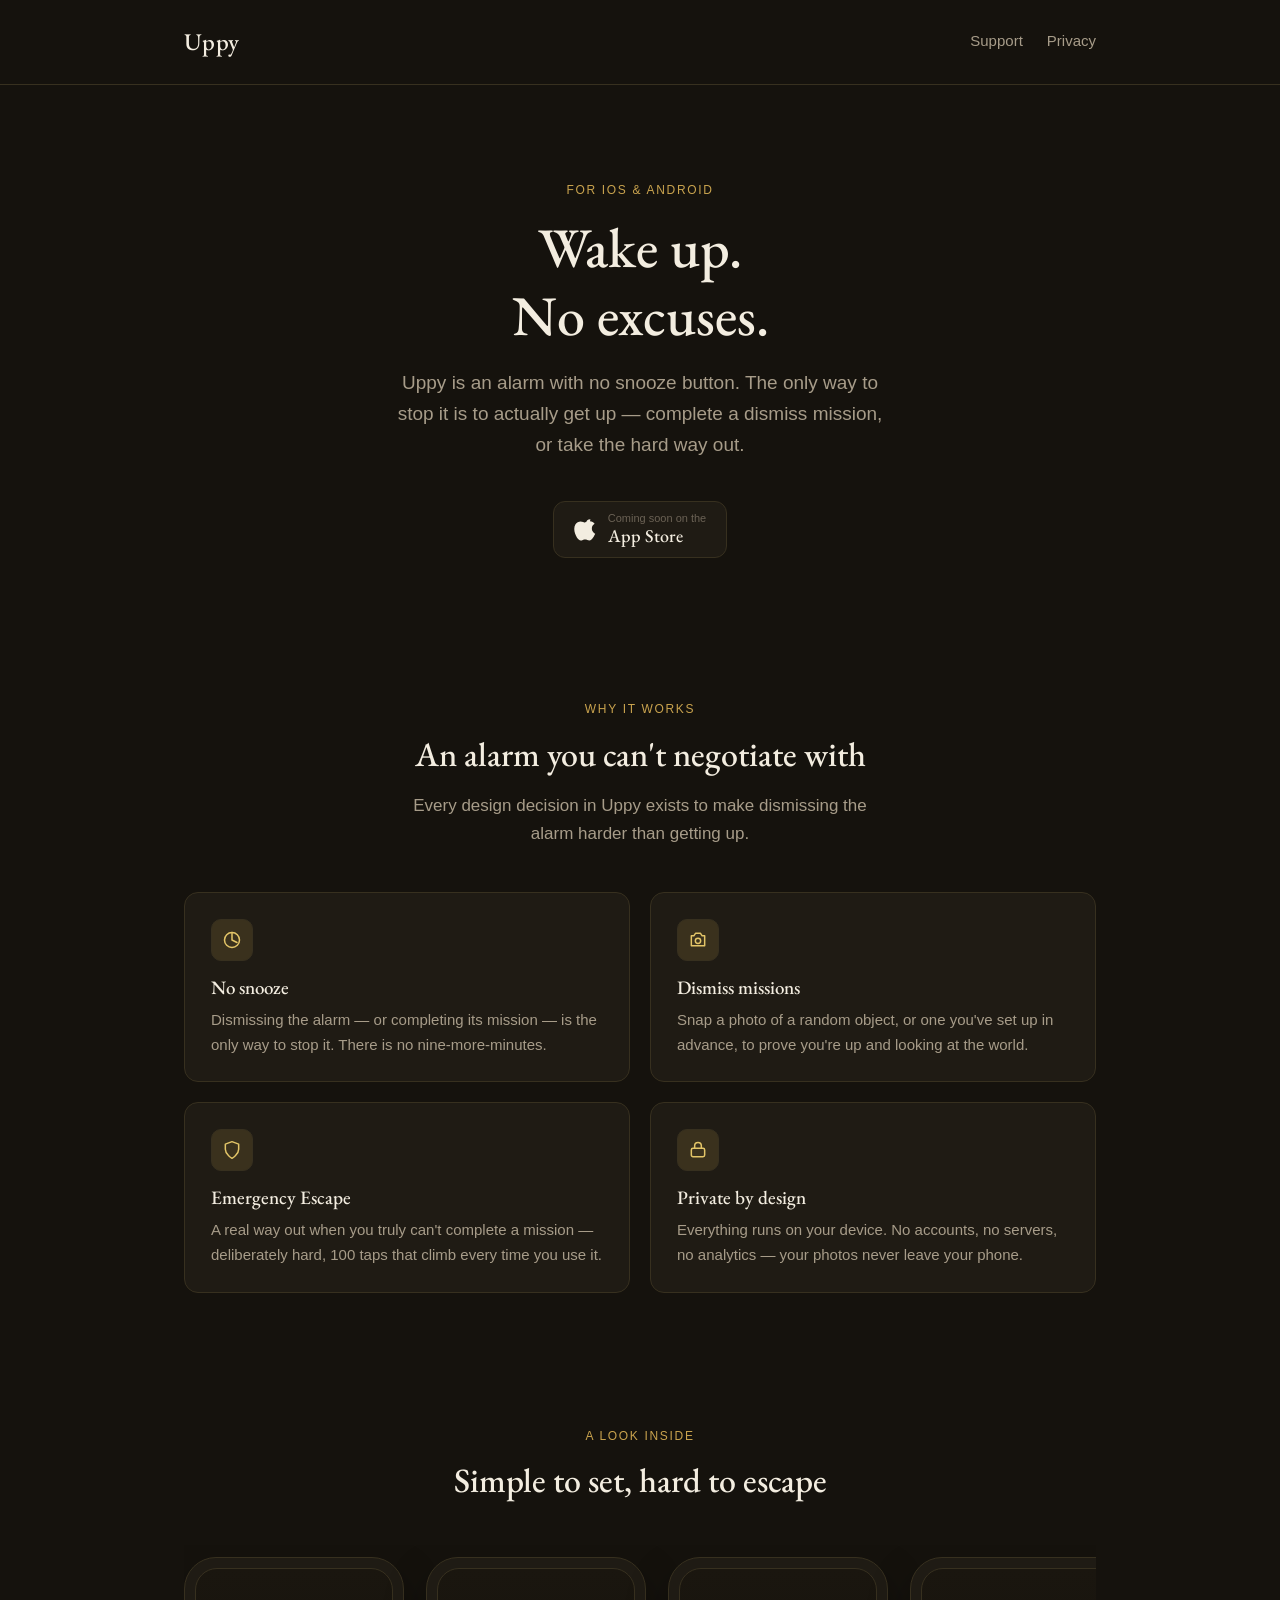
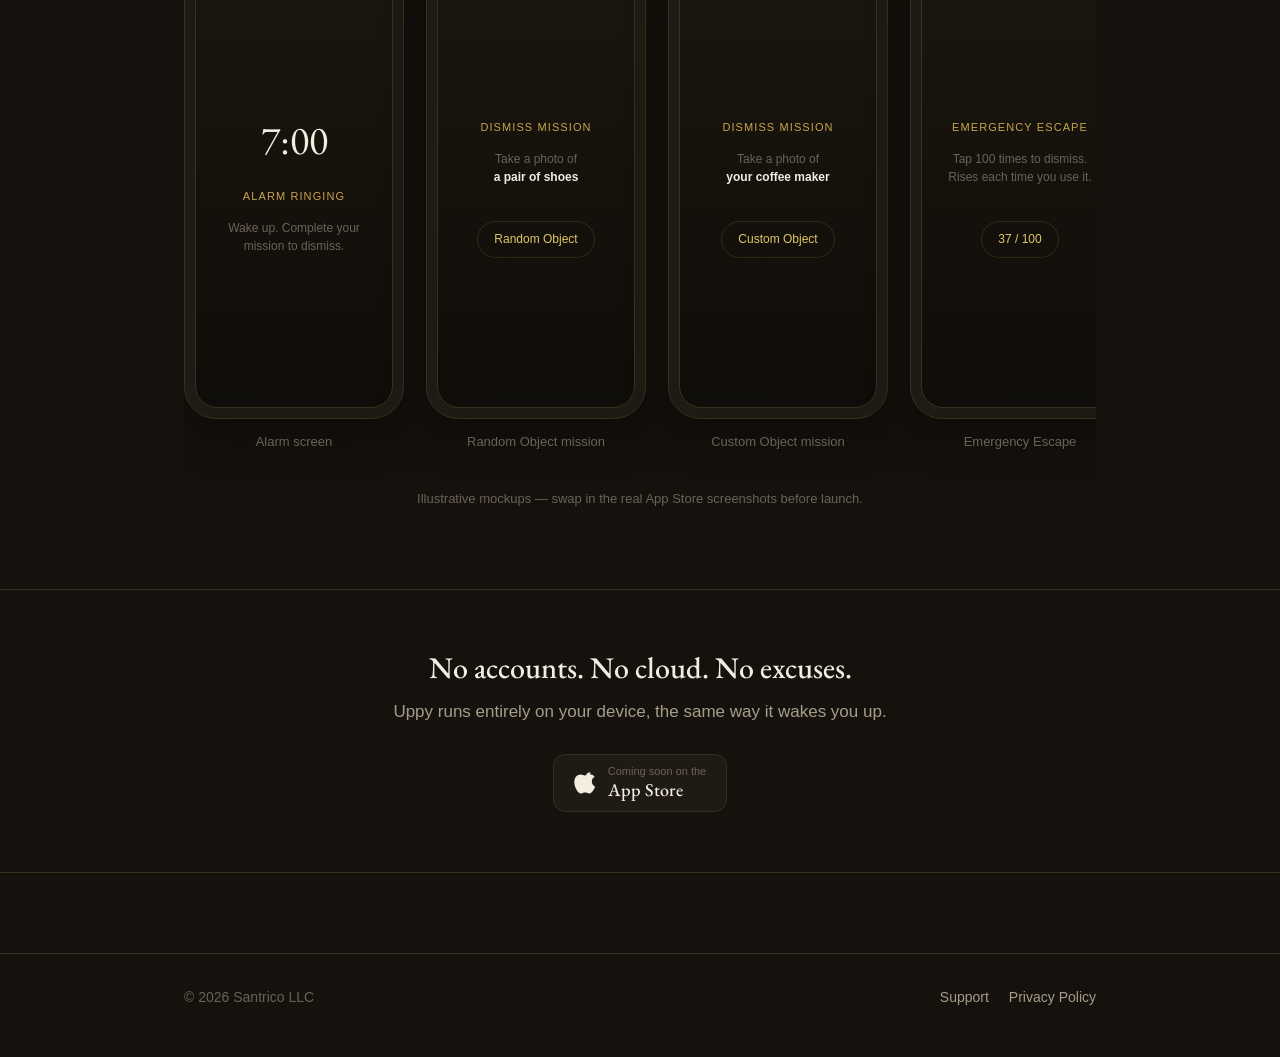
==== index.html @ e9d46791 "Add Uppy support, privacy, and marketing pages Static three-page site for GitHub Pages: marketing la" ====
<!DOCTYPE html>
<html lang="en">
<head>
<meta charset="UTF-8">
<meta name="viewport" content="width=device-width, initial-scale=1.0">
<title>Uppy — Wake up. No excuses.</title>
<meta name="description" content="Uppy is an alarm app with no snooze button. Dismiss missions and a deliberately hard Emergency Escape make sure you actually get up. Private by design — everything happens on your device.">

<!-- Open Graph -->
<meta property="og:type" content="website">
<meta property="og:title" content="Uppy — Wake up. No excuses.">
<meta property="og:description" content="An alarm app with no snooze button. Dismiss missions and a deliberately hard Emergency Escape make sure you actually get up.">
<meta property="og:image" content="assets/img/og-image.png">
<meta property="og:url" content="./">
<meta name="twitter:card" content="summary_large_image">
<meta name="twitter:title" content="Uppy — Wake up. No excuses.">
<meta name="twitter:description" content="An alarm app with no snooze button. Dismiss missions and a deliberately hard Emergency Escape make sure you actually get up.">
<meta name="twitter:image" content="assets/img/og-image.png">

<link rel="icon" href="assets/img/favicon.ico" sizes="any">
<link rel="apple-touch-icon" href="assets/img/apple-touch-icon.png">
<link rel="stylesheet" href="assets/css/styles.css">
</head>
<body>

<header class="site-header">
  <div class="wrap-wide">
    <a class="wordmark" href="index.html">Uppy</a>
    <nav>
      <a href="support.html">Support</a>
      <a href="privacy.html">Privacy</a>
    </nav>
  </div>
</header>

<main>

  <section class="hero">
    <div class="wrap">
      <span class="eyebrow">For iOS &amp; Android</span>
      <h1>Wake up.<br>No excuses.</h1>
      <p class="lede">Uppy is an alarm with no snooze button. The only way to stop it is to actually get up — complete a dismiss mission, or take the hard way out.</p>
      <div class="hero-actions">
        <div class="badge-row">
          <!-- Swap href for the real apps.apple.com listing once Uppy is live -->
          <a class="app-store-badge" href="#" aria-label="Download on the App Store (coming soon)">
            <svg width="24" height="24" viewBox="0 0 24 24" fill="none" xmlns="http://www.w3.org/2000/svg" aria-hidden="true">
              <path d="M16.365 1.43c0 1.14-.415 2.06-1.245 2.76-.83.7-1.83 1.06-3 .96-.06-1.06.36-2.02 1.16-2.79.8-.77 1.83-1.2 3.08-1.16.02.08.03.16 0.005.23zM20.42 17.15c-.36.83-.78 1.6-1.27 2.32-.68 1-1.24 1.7-1.68 2.09-.68.63-1.4.95-2.18.97-.56.02-1.24-.16-2.03-.5-.79-.34-1.51-.5-2.17-.5-.7 0-1.44.16-2.24.5-.8.34-1.44.52-1.94.54-.75.03-1.5-.3-2.24-.99-.48-.42-1.07-1.15-1.77-2.19-.75-1.11-1.36-2.4-1.85-3.87-.52-1.58-.78-3.1-.78-4.58 0-1.69.37-3.15 1.1-4.37.58-.98 1.34-1.76 2.3-2.32.96-.56 1.99-.85 3.1-.87.6 0 1.38.19 2.36.55.98.37 1.6.55 1.88.55.21 0 .9-.21 2.08-.63 1.12-.39 2.06-.55 2.83-.49 2.09.17 3.66.99 4.7 2.48-1.87 1.13-2.79 2.72-2.77 4.75.02 1.58.58 2.9 1.68 3.95.5.48 1.06.85 1.68 1.11-.13.4-.28.78-.44 1.15z" fill="#F3EDE0"/>
            </svg>
            <span class="badge-text">
              <small>Coming soon on the</small>
              <strong>App Store</strong>
            </span>
          </a>
        </div>
      </div>
    </div>
  </section>

  <section class="section" id="features">
    <div class="wrap-wide">
      <div class="section-head">
        <span class="eyebrow">Why it works</span>
        <h2>An alarm you can't negotiate with</h2>
        <p>Every design decision in Uppy exists to make dismissing the alarm harder than getting up.</p>
      </div>

      <div class="feature-grid">
        <div class="feature-card">
          <div class="feature-icon" aria-hidden="true">
            <svg width="20" height="20" viewBox="0 0 24 24" fill="none"><path d="M12 3v9l6 3" stroke="currentColor" stroke-width="1.8" stroke-linecap="round" stroke-linejoin="round"/><circle cx="12" cy="12" r="9" stroke="currentColor" stroke-width="1.8"/></svg>
          </div>
          <h3>No snooze</h3>
          <p>Dismissing the alarm — or completing its mission — is the only way to stop it. There is no nine-more-minutes.</p>
        </div>

        <div class="feature-card">
          <div class="feature-icon" aria-hidden="true">
            <svg width="20" height="20" viewBox="0 0 24 24" fill="none"><path d="M4 7h3l2-3h6l2 3h3v12H4V7z" stroke="currentColor" stroke-width="1.8" stroke-linejoin="round"/><circle cx="12" cy="13" r="3.2" stroke="currentColor" stroke-width="1.8"/></svg>
          </div>
          <h3>Dismiss missions</h3>
          <p>Snap a photo of a random object, or one you've set up in advance, to prove you're up and looking at the world.</p>
        </div>

        <div class="feature-card">
          <div class="feature-icon" aria-hidden="true">
            <svg width="20" height="20" viewBox="0 0 24 24" fill="none"><path d="M12 22s8-4.5 8-11V5l-8-3-8 3v6c0 6.5 8 11 8 11z" stroke="currentColor" stroke-width="1.8" stroke-linejoin="round"/></svg>
          </div>
          <h3>Emergency Escape</h3>
          <p>A real way out when you truly can't complete a mission — deliberately hard, 100 taps that climb every time you use it.</p>
        </div>

        <div class="feature-card">
          <div class="feature-icon" aria-hidden="true">
            <svg width="20" height="20" viewBox="0 0 24 24" fill="none"><rect x="4" y="10" width="16" height="10" rx="2" stroke="currentColor" stroke-width="1.8"/><path d="M8 10V7a4 4 0 0 1 8 0v3" stroke="currentColor" stroke-width="1.8"/></svg>
          </div>
          <h3>Private by design</h3>
          <p>Everything runs on your device. No accounts, no servers, no analytics — your photos never leave your phone.</p>
        </div>
      </div>
    </div>
  </section>

  <section class="section" id="screenshots">
    <div class="wrap-wide">
      <div class="section-head">
        <span class="eyebrow">A look inside</span>
        <h2>Simple to set, hard to escape</h2>
      </div>

      <div class="screens">
        <div class="phone-mock">
          <div class="phone-frame">
            <div class="phone-screen">
              <span class="time">7:00</span>
              <span class="label">Alarm ringing</span>
              <p class="desc">Wake up. Complete your mission to dismiss.</p>
            </div>
          </div>
          <p class="phone-caption">Alarm screen</p>
        </div>

        <div class="phone-mock">
          <div class="phone-frame">
            <div class="phone-screen">
              <span class="label">Dismiss mission</span>
              <p class="desc">Take a photo of<br><strong style="color:var(--ink)">a pair of shoes</strong></p>
              <span class="pill">Random Object</span>
            </div>
          </div>
          <p class="phone-caption">Random Object mission</p>
        </div>

        <div class="phone-mock">
          <div class="phone-frame">
            <div class="phone-screen">
              <span class="label">Dismiss mission</span>
              <p class="desc">Take a photo of<br><strong style="color:var(--ink)">your coffee maker</strong></p>
              <span class="pill">Custom Object</span>
            </div>
          </div>
          <p class="phone-caption">Custom Object mission</p>
        </div>

        <div class="phone-mock">
          <div class="phone-frame">
            <div class="phone-screen">
              <span class="label">Emergency Escape</span>
              <p class="desc">Tap 100 times to dismiss.<br>Rises each time you use it.</p>
              <span class="pill">37 / 100</span>
            </div>
          </div>
          <p class="phone-caption">Emergency Escape</p>
        </div>

        <div class="phone-mock">
          <div class="phone-frame">
            <div class="phone-screen">
              <span class="time">6:30</span>
              <span class="label">Alarm set</span>
              <p class="desc">Tomorrow · Weekdays<br>Mission: Random Object</p>
            </div>
          </div>
          <p class="phone-caption">Alarm setup</p>
        </div>
      </div>
      <p class="phone-caption" style="margin-top:-8px;">Illustrative mockups — swap in the real App Store screenshots before launch.</p>
    </div>
  </section>

  <section class="cta-band">
    <div class="wrap">
      <h2>No accounts. No cloud. No excuses.</h2>
      <p>Uppy runs entirely on your device, the same way it wakes you up.</p>
      <div class="badge-row">
        <a class="app-store-badge" href="#" aria-label="Download on the App Store (coming soon)">
          <svg width="24" height="24" viewBox="0 0 24 24" fill="none" xmlns="http://www.w3.org/2000/svg" aria-hidden="true">
            <path d="M16.365 1.43c0 1.14-.415 2.06-1.245 2.76-.83.7-1.83 1.06-3 .96-.06-1.06.36-2.02 1.16-2.79.8-.77 1.83-1.2 3.08-1.16.02.08.03.16 0.005.23zM20.42 17.15c-.36.83-.78 1.6-1.27 2.32-.68 1-1.24 1.7-1.68 2.09-.68.63-1.4.95-2.18.97-.56.02-1.24-.16-2.03-.5-.79-.34-1.51-.5-2.17-.5-.7 0-1.44.16-2.24.5-.8.34-1.44.52-1.94.54-.75.03-1.5-.3-2.24-.99-.48-.42-1.07-1.15-1.77-2.19-.75-1.11-1.36-2.4-1.85-3.87-.52-1.58-.78-3.1-.78-4.58 0-1.69.37-3.15 1.1-4.37.58-.98 1.34-1.76 2.3-2.32.96-.56 1.99-.85 3.1-.87.6 0 1.38.19 2.36.55.98.37 1.6.55 1.88.55.21 0 .9-.21 2.08-.63 1.12-.39 2.06-.55 2.83-.49 2.09.17 3.66.99 4.7 2.48-1.87 1.13-2.79 2.72-2.77 4.75.02 1.58.58 2.9 1.68 3.95.5.48 1.06.85 1.68 1.11-.13.4-.28.78-.44 1.15z" fill="#F3EDE0"/>
          </svg>
          <span class="badge-text">
            <small>Coming soon on the</small>
            <strong>App Store</strong>
          </span>
        </a>
      </div>
    </div>
  </section>

</main>

<footer class="site-footer">
  <div class="wrap-wide">
    <span>&copy; 2026 Santrico LLC</span>
    <nav>
      <a href="support.html">Support</a>
      <a href="privacy.html">Privacy Policy</a>
    </nav>
  </div>
</footer>

</body>
</html>
---- assets/css/styles.css ----
/* Uppy — shared design system for support.html, privacy.html, index.html */

@import url('https://fonts.googleapis.com/css2?family=EB+Garamond:ital,wght@0,400;0,500;0,600;1,400&display=swap');

:root {
  --bg: #15120D;
  --surface: #1F1B14;
  --surface2: #262019;
  --border: #37301F;
  --gold: #C9A34E;
  --gold-light: #E3C568;
  --gold-soft: rgba(201, 163, 78, 0.16);
  --ink: #F3EDE0;
  --ink-dim: #A79C89;
  --ink-faint: #6B6255;

  --font-display: 'EB Garamond', Georgia, 'Times New Roman', serif;
  --font-body: -apple-system, BlinkMacSystemFont, 'Segoe UI', Roboto, sans-serif;

  --content-width: 760px;
  --content-width-wide: 960px;
}

* {
  box-sizing: border-box;
}

html {
  background: var(--bg);
}

body {
  margin: 0;
  background: var(--bg);
  color: var(--ink);
  font-family: var(--font-body);
  font-size: 17px;
  line-height: 1.65;
  -webkit-font-smoothing: antialiased;
  text-rendering: optimizeLegibility;
}

img {
  max-width: 100%;
  display: block;
}

a {
  color: var(--gold-light);
  text-decoration: none;
}

a:hover,
a:focus-visible {
  text-decoration: underline;
  text-underline-offset: 3px;
}

h1, h2, h3 {
  font-family: var(--font-display);
  font-weight: 500;
  color: var(--ink);
  line-height: 1.2;
  margin: 0 0 0.5em;
}

p {
  margin: 0 0 1.2em;
  color: var(--ink-dim);
}

ul, ol {
  color: var(--ink-dim);
  padding-left: 1.3em;
}
li {
  margin-bottom: 0.5em;
}

hr {
  border: none;
  border-top: 1px solid var(--border);
  margin: 3em 0;
}

/* Layout */

.wrap {
  max-width: var(--content-width);
  margin: 0 auto;
  padding: 0 24px;
}

.wrap-wide {
  max-width: var(--content-width-wide);
  margin: 0 auto;
  padding: 0 24px;
}

/* Header */

.site-header {
  border-bottom: 1px solid var(--border);
  padding: 22px 0;
}

.site-header .wrap-wide {
  display: flex;
  align-items: center;
  justify-content: space-between;
  gap: 16px;
}

.wordmark {
  font-family: var(--font-display);
  font-size: 24px;
  letter-spacing: 0.02em;
  color: var(--ink);
  font-weight: 500;
}

.wordmark:hover {
  text-decoration: none;
  color: var(--gold-light);
}

.site-header nav {
  display: flex;
  gap: 24px;
  font-size: 15px;
}

.site-header nav a {
  color: var(--ink-dim);
}

.site-header nav a:hover {
  color: var(--gold-light);
}

/* Footer */

.site-footer {
  border-top: 1px solid var(--border);
  margin-top: 80px;
  padding: 32px 0 48px;
}

.site-footer .wrap-wide {
  display: flex;
  flex-wrap: wrap;
  align-items: center;
  justify-content: space-between;
  gap: 12px;
  font-size: 14px;
  color: var(--ink-faint);
}

.site-footer nav {
  display: flex;
  gap: 20px;
}

.site-footer a {
  color: var(--ink-dim);
}

.site-footer a:hover {
  color: var(--gold-light);
}

/* Page header (support / privacy) */

.page-hero {
  padding: 64px 0 32px;
}

.page-hero h1 {
  font-size: 44px;
}

.page-hero .lede {
  font-size: 18px;
  max-width: 60ch;
}

.eyebrow {
  display: inline-block;
  font-family: var(--font-body);
  font-size: 12px;
  letter-spacing: 0.14em;
  text-transform: uppercase;
  color: var(--gold);
  margin-bottom: 14px;
}

/* Cards / panels */

.panel {
  background: var(--surface);
  border: 1px solid var(--border);
  border-radius: 14px;
  padding: 28px 30px;
  margin-bottom: 28px;
}

.contact-card {
  background: var(--surface);
  border: 1px solid var(--gold-soft);
  border-radius: 14px;
  padding: 26px 30px;
  margin: 36px 0 56px;
  display: flex;
  flex-wrap: wrap;
  align-items: center;
  justify-content: space-between;
  gap: 16px;
}

.contact-card .label {
  font-size: 13px;
  letter-spacing: 0.08em;
  text-transform: uppercase;
  color: var(--ink-faint);
  margin-bottom: 6px;
}

.contact-card .email {
  font-family: var(--font-display);
  font-size: 22px;
  color: var(--gold-light);
}

.btn {
  display: inline-block;
  background: var(--gold);
  color: #15120D;
  font-family: var(--font-body);
  font-weight: 600;
  font-size: 15px;
  padding: 12px 22px;
  border-radius: 999px;
  white-space: nowrap;
}

.btn:hover,
.btn:focus-visible {
  background: var(--gold-light);
  text-decoration: none;
  color: #15120D;
}

.btn-outline {
  display: inline-block;
  border: 1px solid var(--border);
  color: var(--ink);
  font-size: 15px;
  padding: 11px 22px;
  border-radius: 999px;
  white-space: nowrap;
}

.btn-outline:hover {
  border-color: var(--gold);
  color: var(--gold-light);
  text-decoration: none;
}

/* FAQ */

.faq {
  margin: 8px 0 56px;
}

.faq-item {
  border-bottom: 1px solid var(--border);
  padding: 26px 0;
}

.faq-item:first-child {
  padding-top: 0;
}

.faq-item h2 {
  font-size: 22px;
  margin-bottom: 10px;
}

.faq-item p:last-child {
  margin-bottom: 0;
}

.faq-item code {
  background: var(--surface2);
  border: 1px solid var(--border);
  border-radius: 5px;
  padding: 1px 6px;
  font-size: 0.9em;
  color: var(--gold-light);
}

/* Legal / policy text */

.legal section {
  margin-bottom: 44px;
}

.legal h2 {
  font-size: 24px;
  margin-bottom: 14px;
  padding-top: 8px;
}

.legal .meta {
  color: var(--ink-faint);
  font-size: 14px;
  margin-bottom: 40px;
}

.legal table {
  width: 100%;
  border-collapse: collapse;
  margin: 20px 0;
  font-size: 15px;
}

.legal th,
.legal td {
  text-align: left;
  padding: 10px 14px;
  border: 1px solid var(--border);
  color: var(--ink-dim);
}

.legal th {
  background: var(--surface);
  color: var(--ink);
  font-weight: 600;
}

/* Marketing / hero */

.hero {
  padding: 96px 0 64px;
  text-align: center;
}

.hero .eyebrow {
  display: block;
}

.hero h1 {
  font-size: 56px;
  margin-bottom: 18px;
}

.hero .lede {
  max-width: 46ch;
  margin: 0 auto 34px;
  font-size: 19px;
}

.hero-actions {
  display: flex;
  justify-content: center;
  gap: 16px;
  flex-wrap: wrap;
  margin-bottom: 8px;
}

.badge-row {
  display: flex;
  justify-content: center;
  margin-top: 6px;
}

.app-store-badge {
  display: inline-flex;
  align-items: center;
  gap: 10px;
  border: 1px solid var(--border);
  border-radius: 12px;
  padding: 10px 20px;
  color: var(--ink);
  background: var(--surface);
}

.app-store-badge:hover {
  border-color: var(--gold);
  text-decoration: none;
  color: var(--gold-light);
}

.app-store-badge svg {
  flex-shrink: 0;
}

.app-store-badge .badge-text {
  text-align: left;
  line-height: 1.2;
}

.app-store-badge .badge-text small {
  display: block;
  font-size: 11px;
  color: var(--ink-faint);
}

.app-store-badge .badge-text strong {
  font-family: var(--font-display);
  font-size: 18px;
  font-weight: 500;
}

/* Feature grid */

.section {
  padding: 64px 0;
}

.section-head {
  text-align: center;
  margin-bottom: 44px;
}

.section-head h2 {
  font-size: 34px;
}

.section-head p {
  max-width: 52ch;
  margin: 10px auto 0;
}

.feature-grid {
  display: grid;
  grid-template-columns: repeat(2, 1fr);
  gap: 20px;
}

.feature-card {
  background: var(--surface);
  border: 1px solid var(--border);
  border-radius: 14px;
  padding: 26px 26px 24px;
}

.feature-icon {
  width: 42px;
  height: 42px;
  border-radius: 10px;
  background: var(--gold-soft);
  border: 1px solid var(--border);
  display: flex;
  align-items: center;
  justify-content: center;
  margin-bottom: 16px;
  color: var(--gold-light);
}

.feature-card h3 {
  font-size: 19px;
  margin-bottom: 8px;
}

.feature-card p {
  font-size: 15px;
  margin-bottom: 0;
}

/* Screenshot mockups (illustrative — swap for real App Store PNGs) */

.screens {
  display: flex;
  gap: 22px;
  overflow-x: auto;
  padding: 12px 4px 28px;
  scroll-snap-type: x mandatory;
}

.screens::-webkit-scrollbar {
  height: 8px;
}
.screens::-webkit-scrollbar-thumb {
  background: var(--border);
  border-radius: 4px;
}

.phone-mock {
  flex: 0 0 auto;
  width: 220px;
  scroll-snap-align: start;
}

.phone-frame {
  width: 220px;
  height: 462px;
  background: var(--surface);
  border: 1px solid var(--border);
  border-radius: 32px;
  padding: 10px;
  box-shadow: 0 20px 40px rgba(0,0,0,0.35);
}

.phone-screen {
  width: 100%;
  height: 100%;
  border-radius: 22px;
  background: linear-gradient(180deg, #1a160f 0%, #0f0d09 100%);
  border: 1px solid var(--border);
  display: flex;
  flex-direction: column;
  align-items: center;
  justify-content: center;
  padding: 20px;
  text-align: center;
  gap: 14px;
}

.phone-screen .time {
  font-family: var(--font-display);
  font-size: 40px;
  color: var(--ink);
}

.phone-screen .label {
  font-size: 11px;
  letter-spacing: 0.1em;
  text-transform: uppercase;
  color: var(--gold);
}

.phone-screen .desc {
  font-size: 12px;
  color: var(--ink-faint);
  line-height: 1.5;
}

.phone-screen .pill {
  border: 1px solid var(--gold-soft);
  border-radius: 999px;
  padding: 8px 16px;
  font-size: 12px;
  color: var(--gold-light);
  margin-top: 6px;
}

.phone-caption {
  text-align: center;
  font-size: 13px;
  color: var(--ink-faint);
  margin-top: 12px;
}

/* CTA band */

.cta-band {
  text-align: center;
  border-top: 1px solid var(--border);
  border-bottom: 1px solid var(--border);
  padding: 60px 0;
}

.cta-band h2 {
  font-size: 30px;
  margin-bottom: 12px;
}

.cta-band p {
  margin-bottom: 28px;
}

/* Responsive */

@media (max-width: 640px) {
  body {
    font-size: 16px;
  }
  .hero {
    padding: 64px 0 48px;
  }
  .hero h1 {
    font-size: 40px;
  }
  .page-hero h1 {
    font-size: 34px;
  }
  .feature-grid {
    grid-template-columns: 1fr;
  }
  .contact-card {
    flex-direction: column;
    align-items: flex-start;
  }
  .site-header nav {
    gap: 14px;
    font-size: 14px;
  }
  .section {
    padding: 48px 0;
  }
}
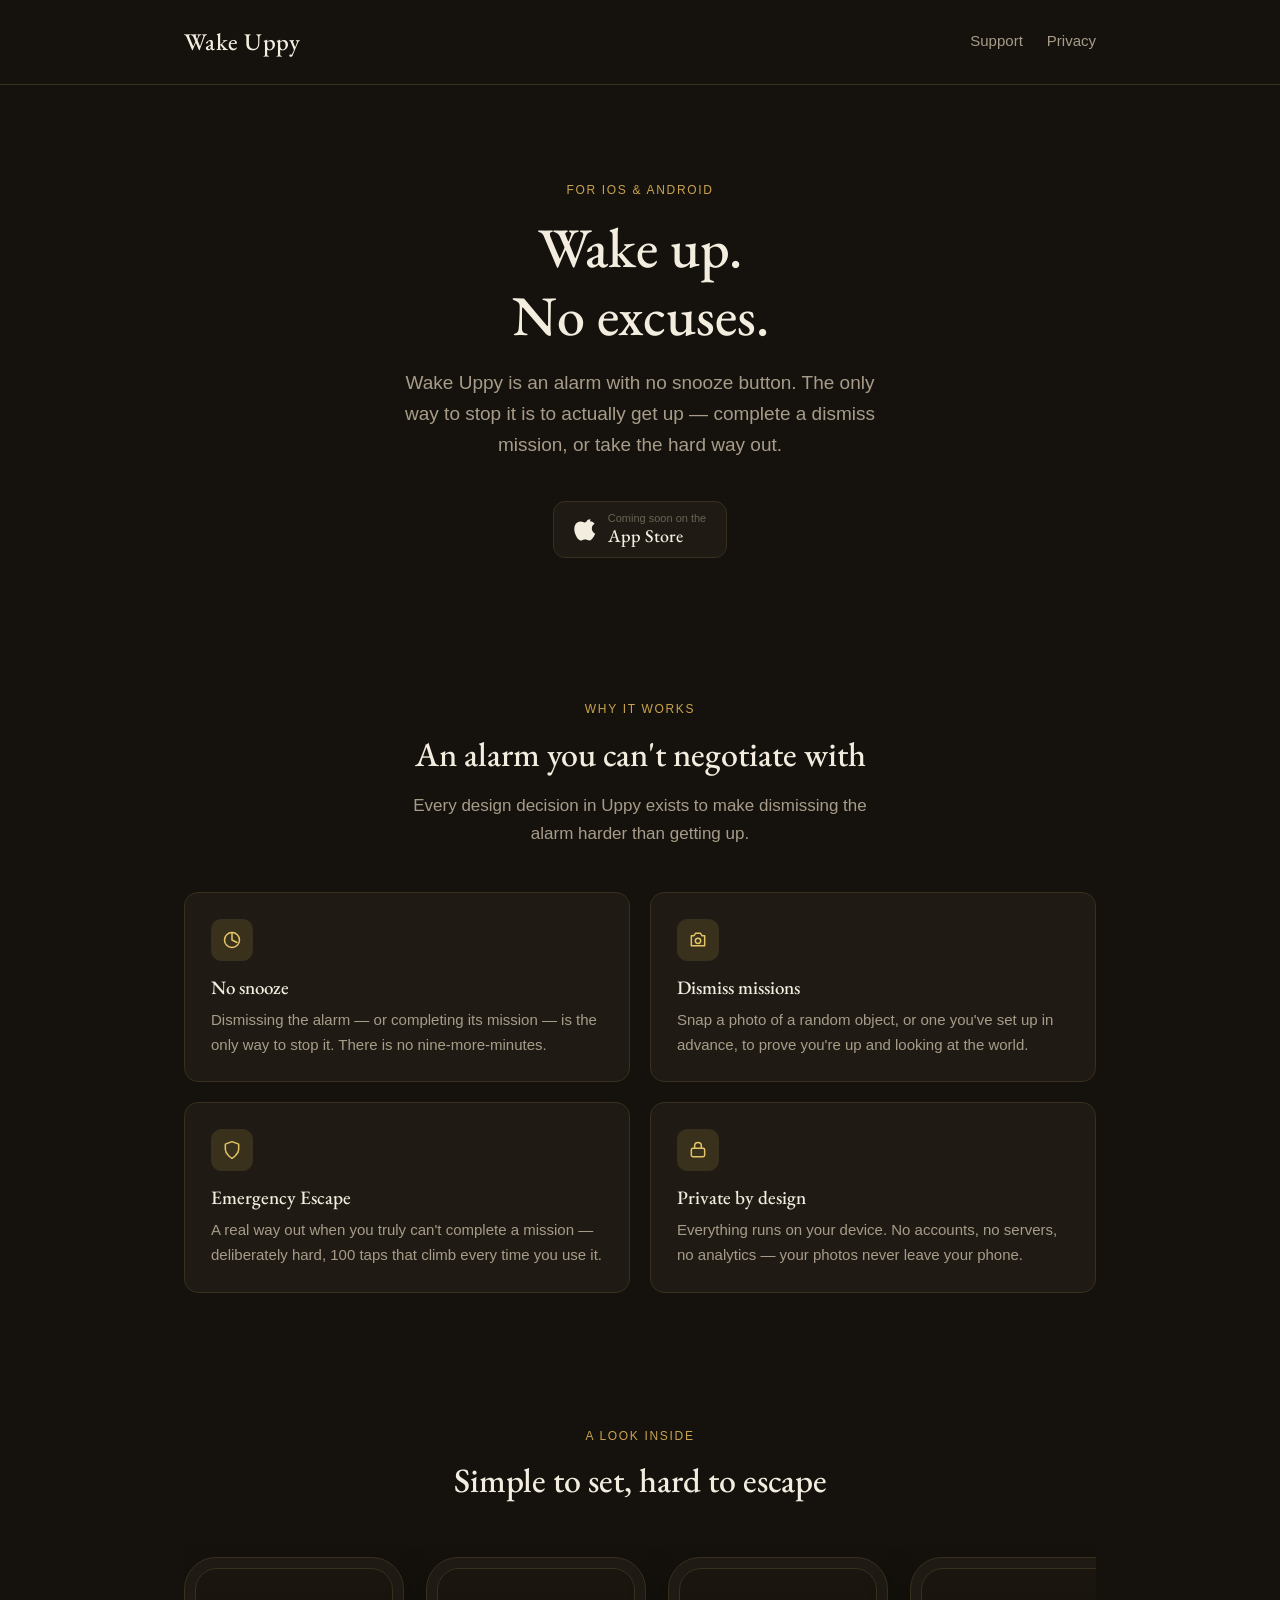
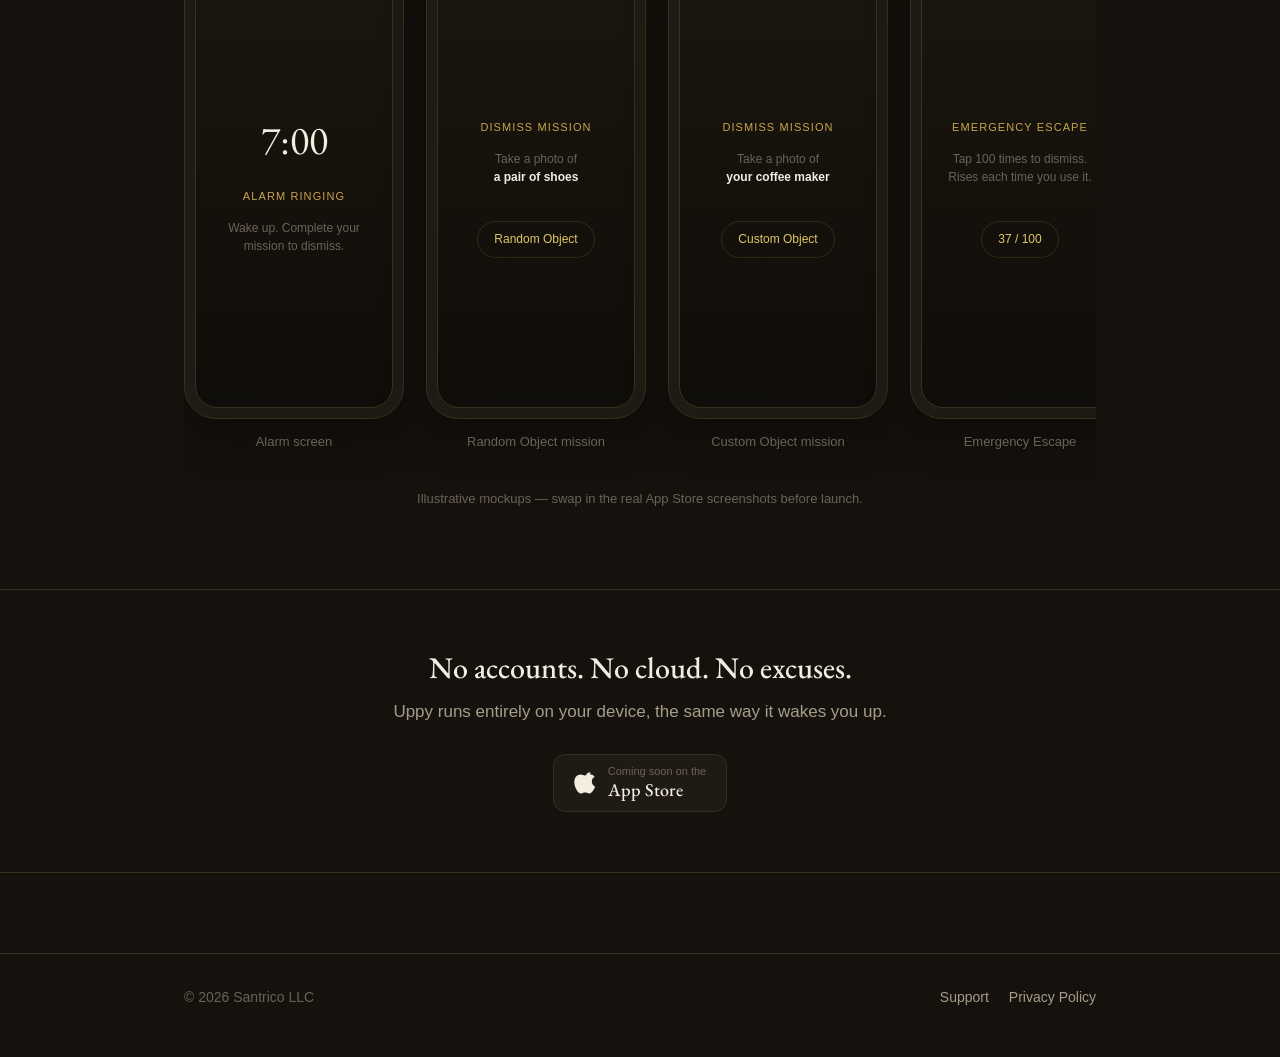
==== commit 9455c2e9: "Correct app name to Wake Uppy The header wordmark, page titles, and meta tags now use the app's full" ====
--- a/index.html
+++ b/index.html
@@ -3,17 +3,17 @@
 <head>
 <meta charset="UTF-8">
 <meta name="viewport" content="width=device-width, initial-scale=1.0">
-<title>Uppy — Wake up. No excuses.</title>
-<meta name="description" content="Uppy is an alarm app with no snooze button. Dismiss missions and a deliberately hard Emergency Escape make sure you actually get up. Private by design — everything happens on your device.">
+<title>Wake Uppy — Wake up. No excuses.</title>
+<meta name="description" content="Wake Uppy is an alarm app with no snooze button. Dismiss missions and a deliberately hard Emergency Escape make sure you actually get up. Private by design — everything happens on your device.">
 
 <!-- Open Graph -->
 <meta property="og:type" content="website">
-<meta property="og:title" content="Uppy — Wake up. No excuses.">
+<meta property="og:title" content="Wake Uppy — Wake up. No excuses.">
 <meta property="og:description" content="An alarm app with no snooze button. Dismiss missions and a deliberately hard Emergency Escape make sure you actually get up.">
 <meta property="og:image" content="assets/img/og-image.png">
 <meta property="og:url" content="./">
 <meta name="twitter:card" content="summary_large_image">
-<meta name="twitter:title" content="Uppy — Wake up. No excuses.">
+<meta name="twitter:title" content="Wake Uppy — Wake up. No excuses.">
 <meta name="twitter:description" content="An alarm app with no snooze button. Dismiss missions and a deliberately hard Emergency Escape make sure you actually get up.">
 <meta name="twitter:image" content="assets/img/og-image.png">
 
@@ -25,7 +25,7 @@
 
 <header class="site-header">
   <div class="wrap-wide">
-    <a class="wordmark" href="index.html">Uppy</a>
+    <a class="wordmark" href="index.html">Wake Uppy</a>
     <nav>
       <a href="support.html">Support</a>
       <a href="privacy.html">Privacy</a>
@@ -39,7 +39,7 @@
     <div class="wrap">
       <span class="eyebrow">For iOS &amp; Android</span>
       <h1>Wake up.<br>No excuses.</h1>
-      <p class="lede">Uppy is an alarm with no snooze button. The only way to stop it is to actually get up — complete a dismiss mission, or take the hard way out.</p>
+      <p class="lede">Wake Uppy is an alarm with no snooze button. The only way to stop it is to actually get up — complete a dismiss mission, or take the hard way out.</p>
       <div class="hero-actions">
         <div class="badge-row">
           <!-- Swap href for the real apps.apple.com listing once Uppy is live -->
--- a/assets/css/styles.css
+++ b/assets/css/styles.css
@@ -1,4 +1,4 @@
-/* Uppy — shared design system for support.html, privacy.html, index.html */
+/* Wake Uppy — shared design system for support.html, privacy.html, index.html */
 
 @import url('https://fonts.googleapis.com/css2?family=EB+Garamond:ital,wght@0,400;0,500;0,600;1,400&display=swap');
 
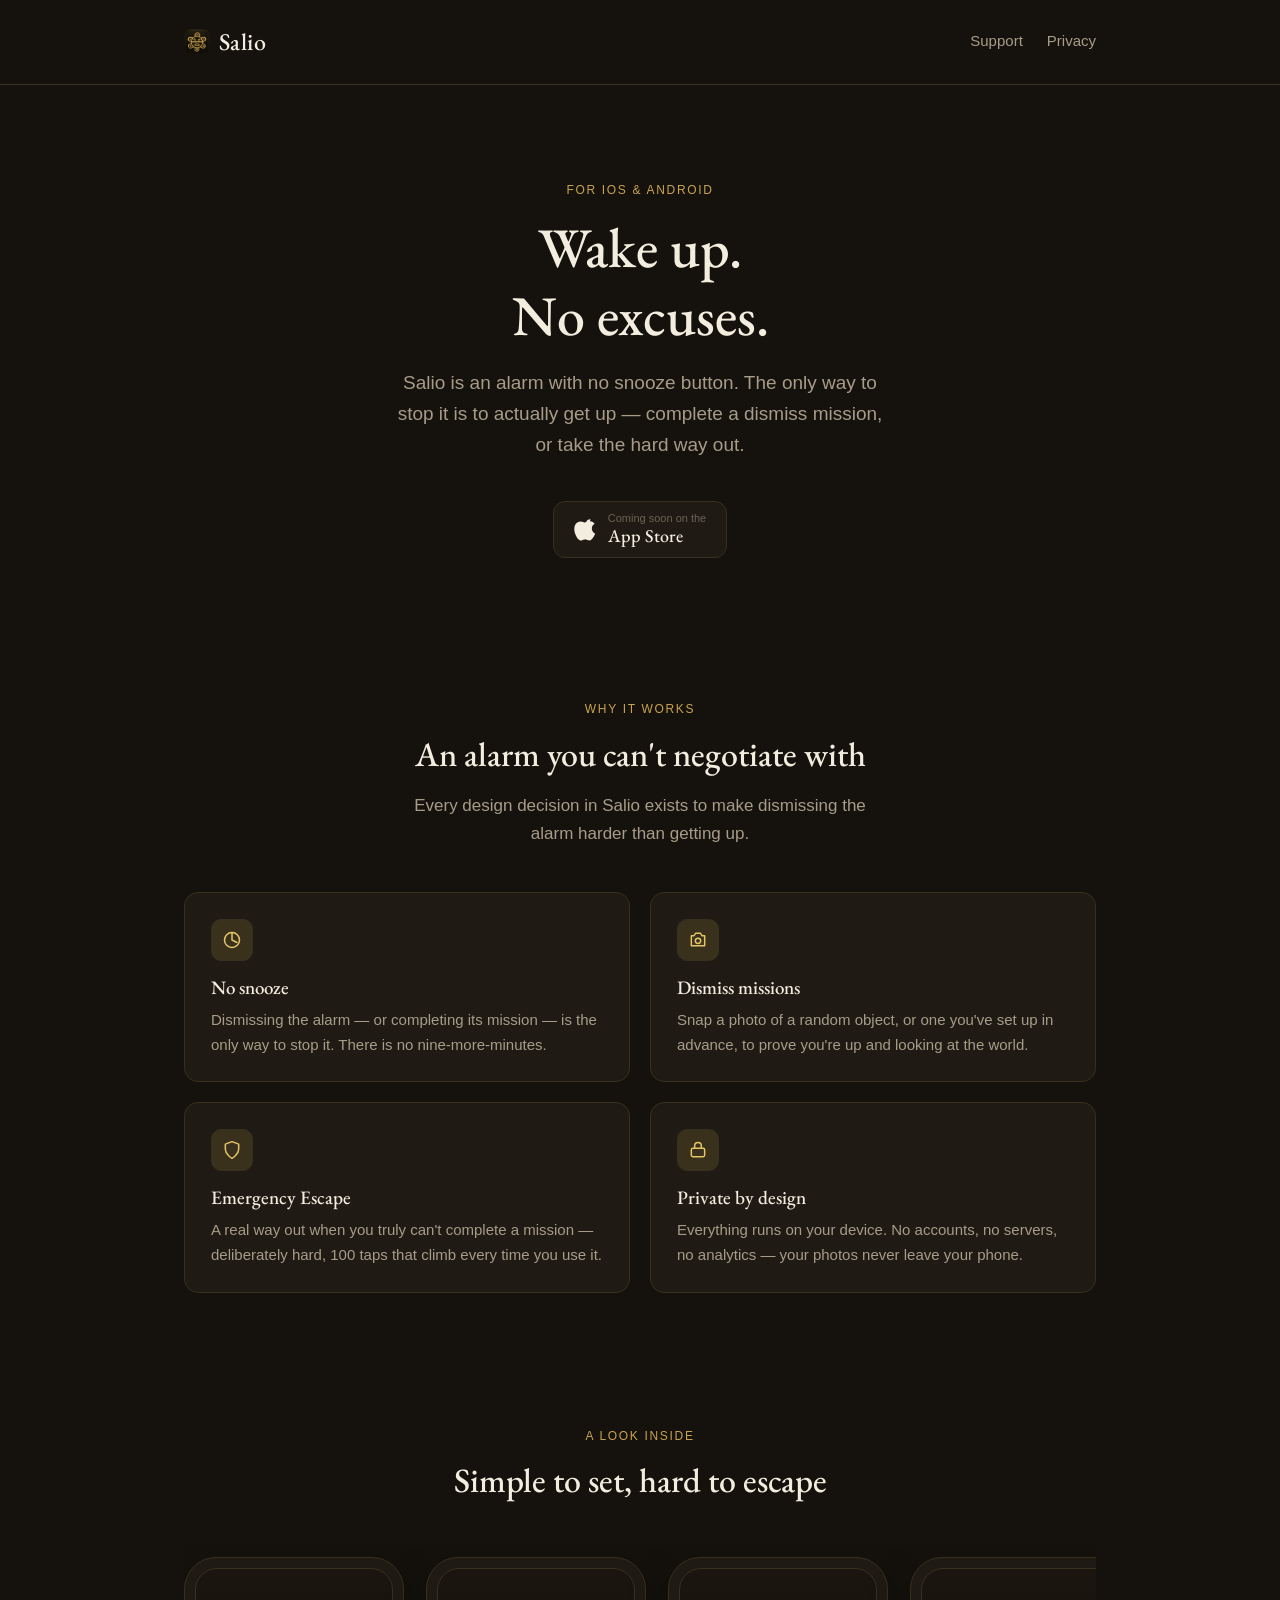
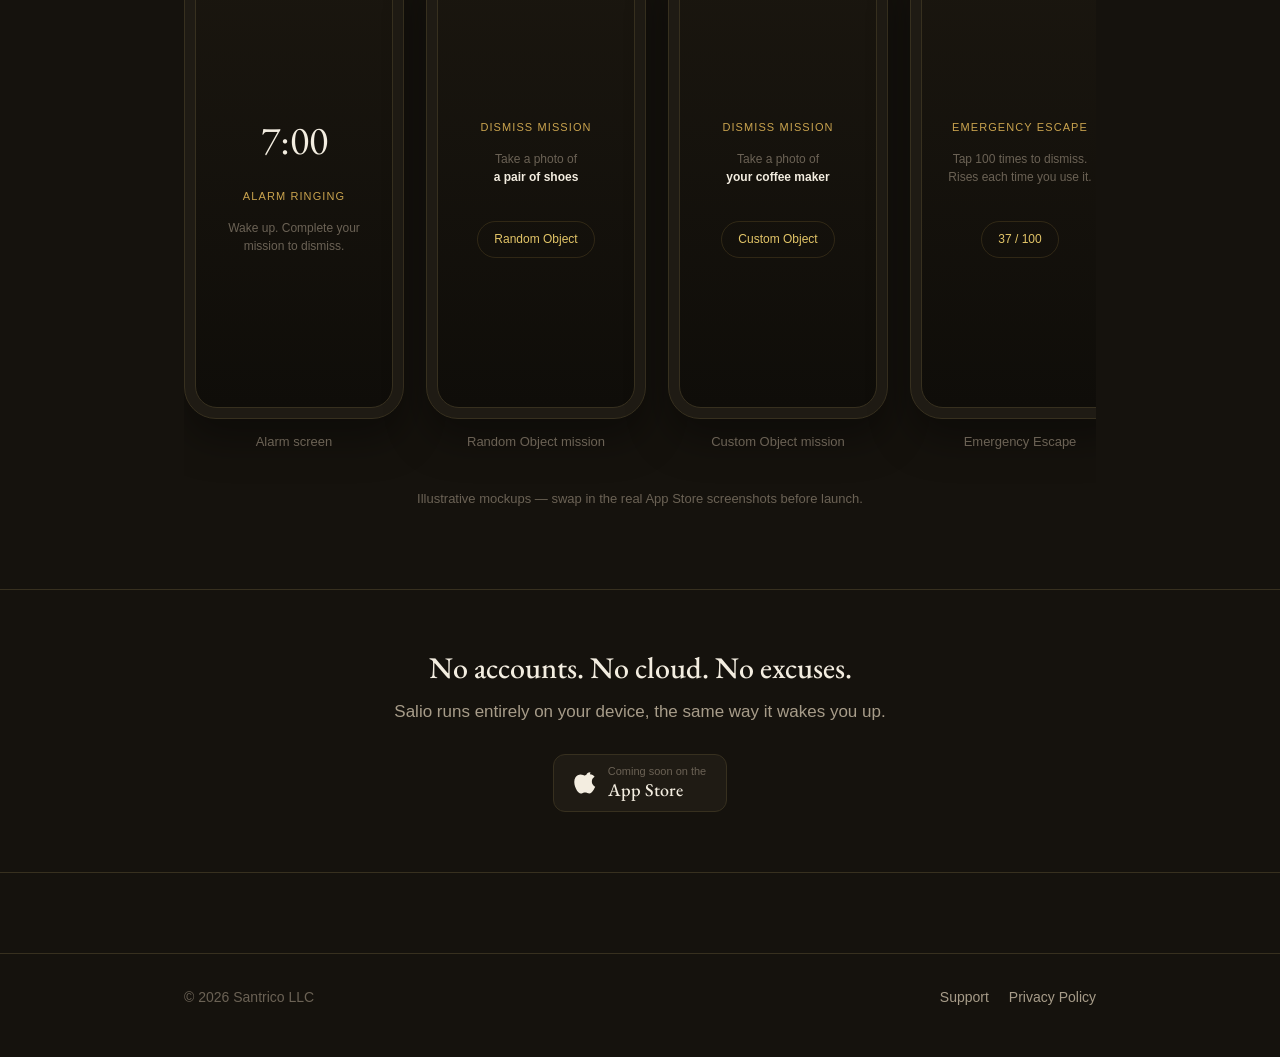
==== commit 2253d8e1: "Rebrand app to Salio with new icon Replace the placeholder "Wake Uppy" branding throughout (page tit" ====
--- a/index.html
+++ b/index.html
@@ -3,17 +3,17 @@
 <head>
 <meta charset="UTF-8">
 <meta name="viewport" content="width=device-width, initial-scale=1.0">
-<title>Wake Uppy — Wake up. No excuses.</title>
-<meta name="description" content="Wake Uppy is an alarm app with no snooze button. Dismiss missions and a deliberately hard Emergency Escape make sure you actually get up. Private by design — everything happens on your device.">
+<title>Salio — Wake up. No excuses.</title>
+<meta name="description" content="Salio is an alarm app with no snooze button. Dismiss missions and a deliberately hard Emergency Escape make sure you actually get up. Private by design — everything happens on your device.">
 
 <!-- Open Graph -->
 <meta property="og:type" content="website">
-<meta property="og:title" content="Wake Uppy — Wake up. No excuses.">
+<meta property="og:title" content="Salio — Wake up. No excuses.">
 <meta property="og:description" content="An alarm app with no snooze button. Dismiss missions and a deliberately hard Emergency Escape make sure you actually get up.">
 <meta property="og:image" content="assets/img/og-image.png">
 <meta property="og:url" content="./">
 <meta name="twitter:card" content="summary_large_image">
-<meta name="twitter:title" content="Wake Uppy — Wake up. No excuses.">
+<meta name="twitter:title" content="Salio — Wake up. No excuses.">
 <meta name="twitter:description" content="An alarm app with no snooze button. Dismiss missions and a deliberately hard Emergency Escape make sure you actually get up.">
 <meta name="twitter:image" content="assets/img/og-image.png">
 
@@ -25,7 +25,7 @@
 
 <header class="site-header">
   <div class="wrap-wide">
-    <a class="wordmark" href="index.html">Wake Uppy</a>
+    <a class="wordmark" href="index.html"><img class="wordmark-icon" src="assets/img/icon-64.png" alt="">Salio</a>
     <nav>
       <a href="support.html">Support</a>
       <a href="privacy.html">Privacy</a>
@@ -39,10 +39,10 @@
     <div class="wrap">
       <span class="eyebrow">For iOS &amp; Android</span>
       <h1>Wake up.<br>No excuses.</h1>
-      <p class="lede">Wake Uppy is an alarm with no snooze button. The only way to stop it is to actually get up — complete a dismiss mission, or take the hard way out.</p>
+      <p class="lede">Salio is an alarm with no snooze button. The only way to stop it is to actually get up — complete a dismiss mission, or take the hard way out.</p>
       <div class="hero-actions">
         <div class="badge-row">
-          <!-- Swap href for the real apps.apple.com listing once Uppy is live -->
+          <!-- Swap href for the real apps.apple.com listing once Salio is live -->
           <a class="app-store-badge" href="#" aria-label="Download on the App Store (coming soon)">
             <svg width="24" height="24" viewBox="0 0 24 24" fill="none" xmlns="http://www.w3.org/2000/svg" aria-hidden="true">
               <path d="M16.365 1.43c0 1.14-.415 2.06-1.245 2.76-.83.7-1.83 1.06-3 .96-.06-1.06.36-2.02 1.16-2.79.8-.77 1.83-1.2 3.08-1.16.02.08.03.16 0.005.23zM20.42 17.15c-.36.83-.78 1.6-1.27 2.32-.68 1-1.24 1.7-1.68 2.09-.68.63-1.4.95-2.18.97-.56.02-1.24-.16-2.03-.5-.79-.34-1.51-.5-2.17-.5-.7 0-1.44.16-2.24.5-.8.34-1.44.52-1.94.54-.75.03-1.5-.3-2.24-.99-.48-.42-1.07-1.15-1.77-2.19-.75-1.11-1.36-2.4-1.85-3.87-.52-1.58-.78-3.1-.78-4.58 0-1.69.37-3.15 1.1-4.37.58-.98 1.34-1.76 2.3-2.32.96-.56 1.99-.85 3.1-.87.6 0 1.38.19 2.36.55.98.37 1.6.55 1.88.55.21 0 .9-.21 2.08-.63 1.12-.39 2.06-.55 2.83-.49 2.09.17 3.66.99 4.7 2.48-1.87 1.13-2.79 2.72-2.77 4.75.02 1.58.58 2.9 1.68 3.95.5.48 1.06.85 1.68 1.11-.13.4-.28.78-.44 1.15z" fill="#F3EDE0"/>
@@ -62,7 +62,7 @@
       <div class="section-head">
         <span class="eyebrow">Why it works</span>
         <h2>An alarm you can't negotiate with</h2>
-        <p>Every design decision in Uppy exists to make dismissing the alarm harder than getting up.</p>
+        <p>Every design decision in Salio exists to make dismissing the alarm harder than getting up.</p>
       </div>
 
       <div class="feature-grid">
@@ -171,7 +171,7 @@
   <section class="cta-band">
     <div class="wrap">
       <h2>No accounts. No cloud. No excuses.</h2>
-      <p>Uppy runs entirely on your device, the same way it wakes you up.</p>
+      <p>Salio runs entirely on your device, the same way it wakes you up.</p>
       <div class="badge-row">
         <a class="app-store-badge" href="#" aria-label="Download on the App Store (coming soon)">
           <svg width="24" height="24" viewBox="0 0 24 24" fill="none" xmlns="http://www.w3.org/2000/svg" aria-hidden="true">
--- a/assets/css/styles.css
+++ b/assets/css/styles.css
@@ -1,4 +1,4 @@
-/* Wake Uppy — shared design system for support.html, privacy.html, index.html */
+/* Salio — shared design system for support.html, privacy.html, index.html */
 
 @import url('https://fonts.googleapis.com/css2?family=EB+Garamond:ital,wght@0,400;0,500;0,600;1,400&display=swap');
 
@@ -112,6 +112,9 @@
 }
 
 .wordmark {
+  display: inline-flex;
+  align-items: center;
+  gap: 9px;
   font-family: var(--font-display);
   font-size: 24px;
   letter-spacing: 0.02em;
@@ -122,6 +125,13 @@
 .wordmark:hover {
   text-decoration: none;
   color: var(--gold-light);
+}
+
+.wordmark-icon {
+  width: 26px;
+  height: 26px;
+  border-radius: 7px;
+  display: block;
 }
 
 .site-header nav {
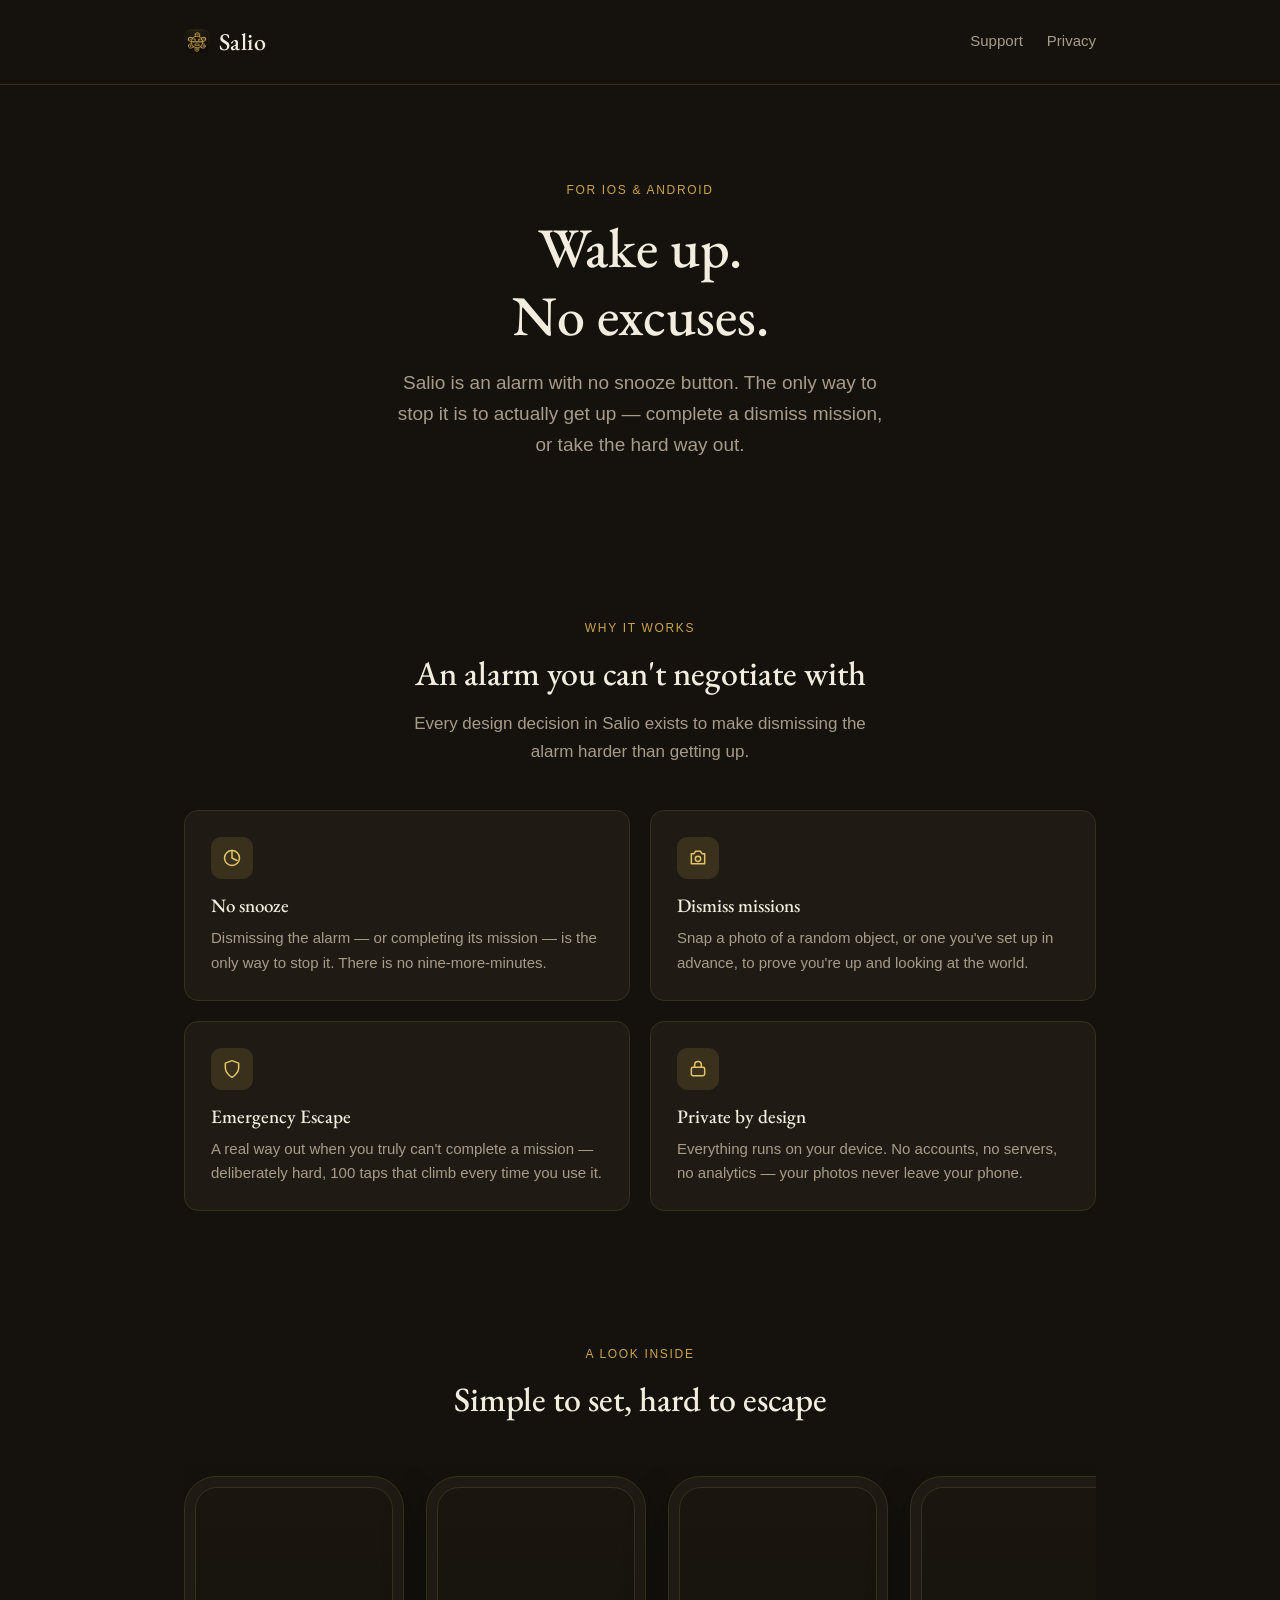
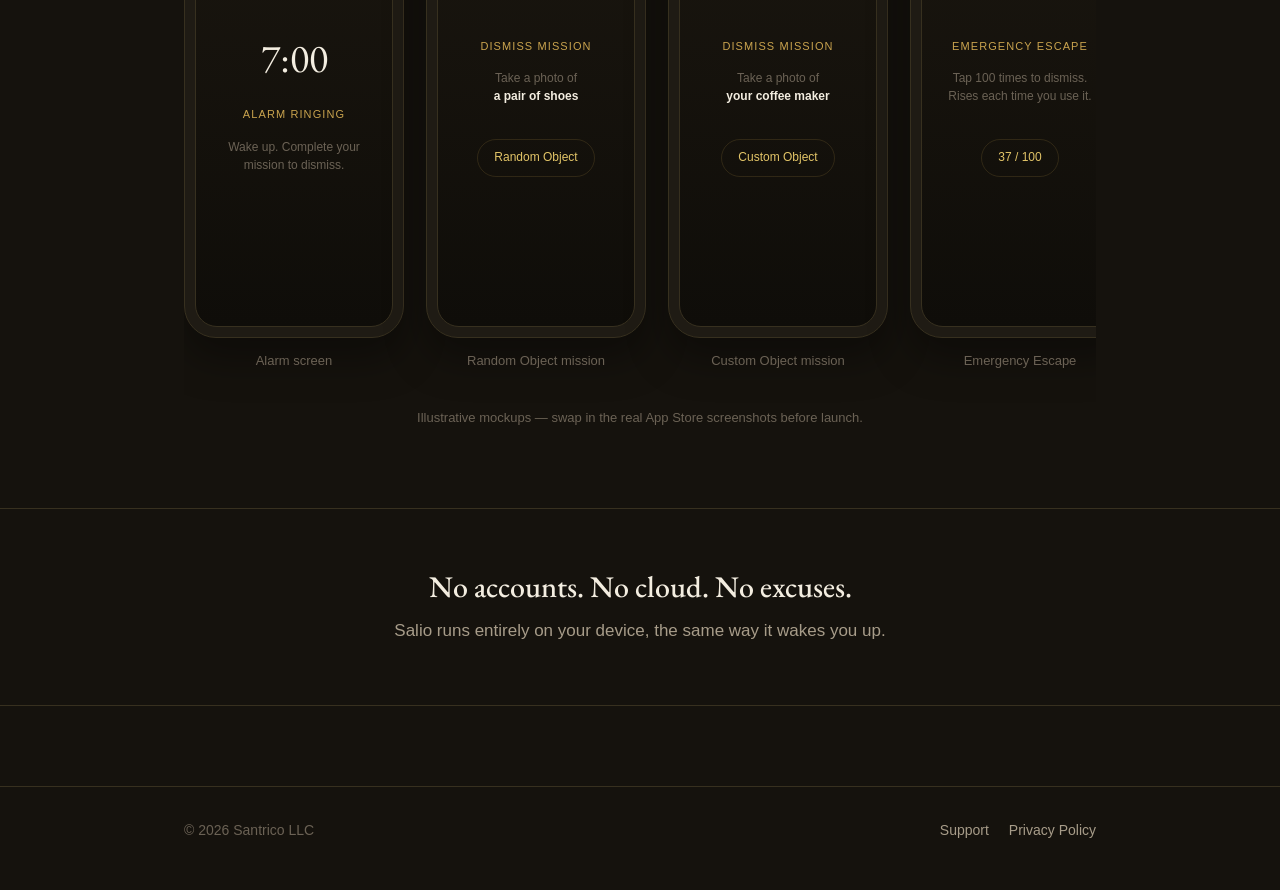
==== commit aac50aa4: "Remove App Store badge until Salio has a live listing Drop the "Coming soon" App Store badge from th" ====
--- a/index.html
+++ b/index.html
@@ -40,20 +40,6 @@
       <span class="eyebrow">For iOS &amp; Android</span>
       <h1>Wake up.<br>No excuses.</h1>
       <p class="lede">Salio is an alarm with no snooze button. The only way to stop it is to actually get up — complete a dismiss mission, or take the hard way out.</p>
-      <div class="hero-actions">
-        <div class="badge-row">
-          <!-- Swap href for the real apps.apple.com listing once Salio is live -->
-          <a class="app-store-badge" href="#" aria-label="Download on the App Store (coming soon)">
-            <svg width="24" height="24" viewBox="0 0 24 24" fill="none" xmlns="http://www.w3.org/2000/svg" aria-hidden="true">
-              <path d="M16.365 1.43c0 1.14-.415 2.06-1.245 2.76-.83.7-1.83 1.06-3 .96-.06-1.06.36-2.02 1.16-2.79.8-.77 1.83-1.2 3.08-1.16.02.08.03.16 0.005.23zM20.42 17.15c-.36.83-.78 1.6-1.27 2.32-.68 1-1.24 1.7-1.68 2.09-.68.63-1.4.95-2.18.97-.56.02-1.24-.16-2.03-.5-.79-.34-1.51-.5-2.17-.5-.7 0-1.44.16-2.24.5-.8.34-1.44.52-1.94.54-.75.03-1.5-.3-2.24-.99-.48-.42-1.07-1.15-1.77-2.19-.75-1.11-1.36-2.4-1.85-3.87-.52-1.58-.78-3.1-.78-4.58 0-1.69.37-3.15 1.1-4.37.58-.98 1.34-1.76 2.3-2.32.96-.56 1.99-.85 3.1-.87.6 0 1.38.19 2.36.55.98.37 1.6.55 1.88.55.21 0 .9-.21 2.08-.63 1.12-.39 2.06-.55 2.83-.49 2.09.17 3.66.99 4.7 2.48-1.87 1.13-2.79 2.72-2.77 4.75.02 1.58.58 2.9 1.68 3.95.5.48 1.06.85 1.68 1.11-.13.4-.28.78-.44 1.15z" fill="#F3EDE0"/>
-            </svg>
-            <span class="badge-text">
-              <small>Coming soon on the</small>
-              <strong>App Store</strong>
-            </span>
-          </a>
-        </div>
-      </div>
     </div>
   </section>
 
@@ -172,17 +158,6 @@
     <div class="wrap">
       <h2>No accounts. No cloud. No excuses.</h2>
       <p>Salio runs entirely on your device, the same way it wakes you up.</p>
-      <div class="badge-row">
-        <a class="app-store-badge" href="#" aria-label="Download on the App Store (coming soon)">
-          <svg width="24" height="24" viewBox="0 0 24 24" fill="none" xmlns="http://www.w3.org/2000/svg" aria-hidden="true">
-            <path d="M16.365 1.43c0 1.14-.415 2.06-1.245 2.76-.83.7-1.83 1.06-3 .96-.06-1.06.36-2.02 1.16-2.79.8-.77 1.83-1.2 3.08-1.16.02.08.03.16 0.005.23zM20.42 17.15c-.36.83-.78 1.6-1.27 2.32-.68 1-1.24 1.7-1.68 2.09-.68.63-1.4.95-2.18.97-.56.02-1.24-.16-2.03-.5-.79-.34-1.51-.5-2.17-.5-.7 0-1.44.16-2.24.5-.8.34-1.44.52-1.94.54-.75.03-1.5-.3-2.24-.99-.48-.42-1.07-1.15-1.77-2.19-.75-1.11-1.36-2.4-1.85-3.87-.52-1.58-.78-3.1-.78-4.58 0-1.69.37-3.15 1.1-4.37.58-.98 1.34-1.76 2.3-2.32.96-.56 1.99-.85 3.1-.87.6 0 1.38.19 2.36.55.98.37 1.6.55 1.88.55.21 0 .9-.21 2.08-.63 1.12-.39 2.06-.55 2.83-.49 2.09.17 3.66.99 4.7 2.48-1.87 1.13-2.79 2.72-2.77 4.75.02 1.58.58 2.9 1.68 3.95.5.48 1.06.85 1.68 1.11-.13.4-.28.78-.44 1.15z" fill="#F3EDE0"/>
-          </svg>
-          <span class="badge-text">
-            <small>Coming soon on the</small>
-            <strong>App Store</strong>
-          </span>
-        </a>
-      </div>
     </div>
   </section>
 
--- a/assets/css/styles.css
+++ b/assets/css/styles.css
@@ -351,7 +351,7 @@
 /* Marketing / hero */
 
 .hero {
-  padding: 96px 0 64px;
+  padding: 96px 0 88px;
   text-align: center;
 }
 
@@ -366,60 +366,8 @@
 
 .hero .lede {
   max-width: 46ch;
-  margin: 0 auto 34px;
+  margin: 0 auto;
   font-size: 19px;
-}
-
-.hero-actions {
-  display: flex;
-  justify-content: center;
-  gap: 16px;
-  flex-wrap: wrap;
-  margin-bottom: 8px;
-}
-
-.badge-row {
-  display: flex;
-  justify-content: center;
-  margin-top: 6px;
-}
-
-.app-store-badge {
-  display: inline-flex;
-  align-items: center;
-  gap: 10px;
-  border: 1px solid var(--border);
-  border-radius: 12px;
-  padding: 10px 20px;
-  color: var(--ink);
-  background: var(--surface);
-}
-
-.app-store-badge:hover {
-  border-color: var(--gold);
-  text-decoration: none;
-  color: var(--gold-light);
-}
-
-.app-store-badge svg {
-  flex-shrink: 0;
-}
-
-.app-store-badge .badge-text {
-  text-align: left;
-  line-height: 1.2;
-}
-
-.app-store-badge .badge-text small {
-  display: block;
-  font-size: 11px;
-  color: var(--ink-faint);
-}
-
-.app-store-badge .badge-text strong {
-  font-family: var(--font-display);
-  font-size: 18px;
-  font-weight: 500;
 }
 
 /* Feature grid */
@@ -577,7 +525,7 @@
 }
 
 .cta-band p {
-  margin-bottom: 28px;
+  margin-bottom: 0;
 }
 
 /* Responsive */
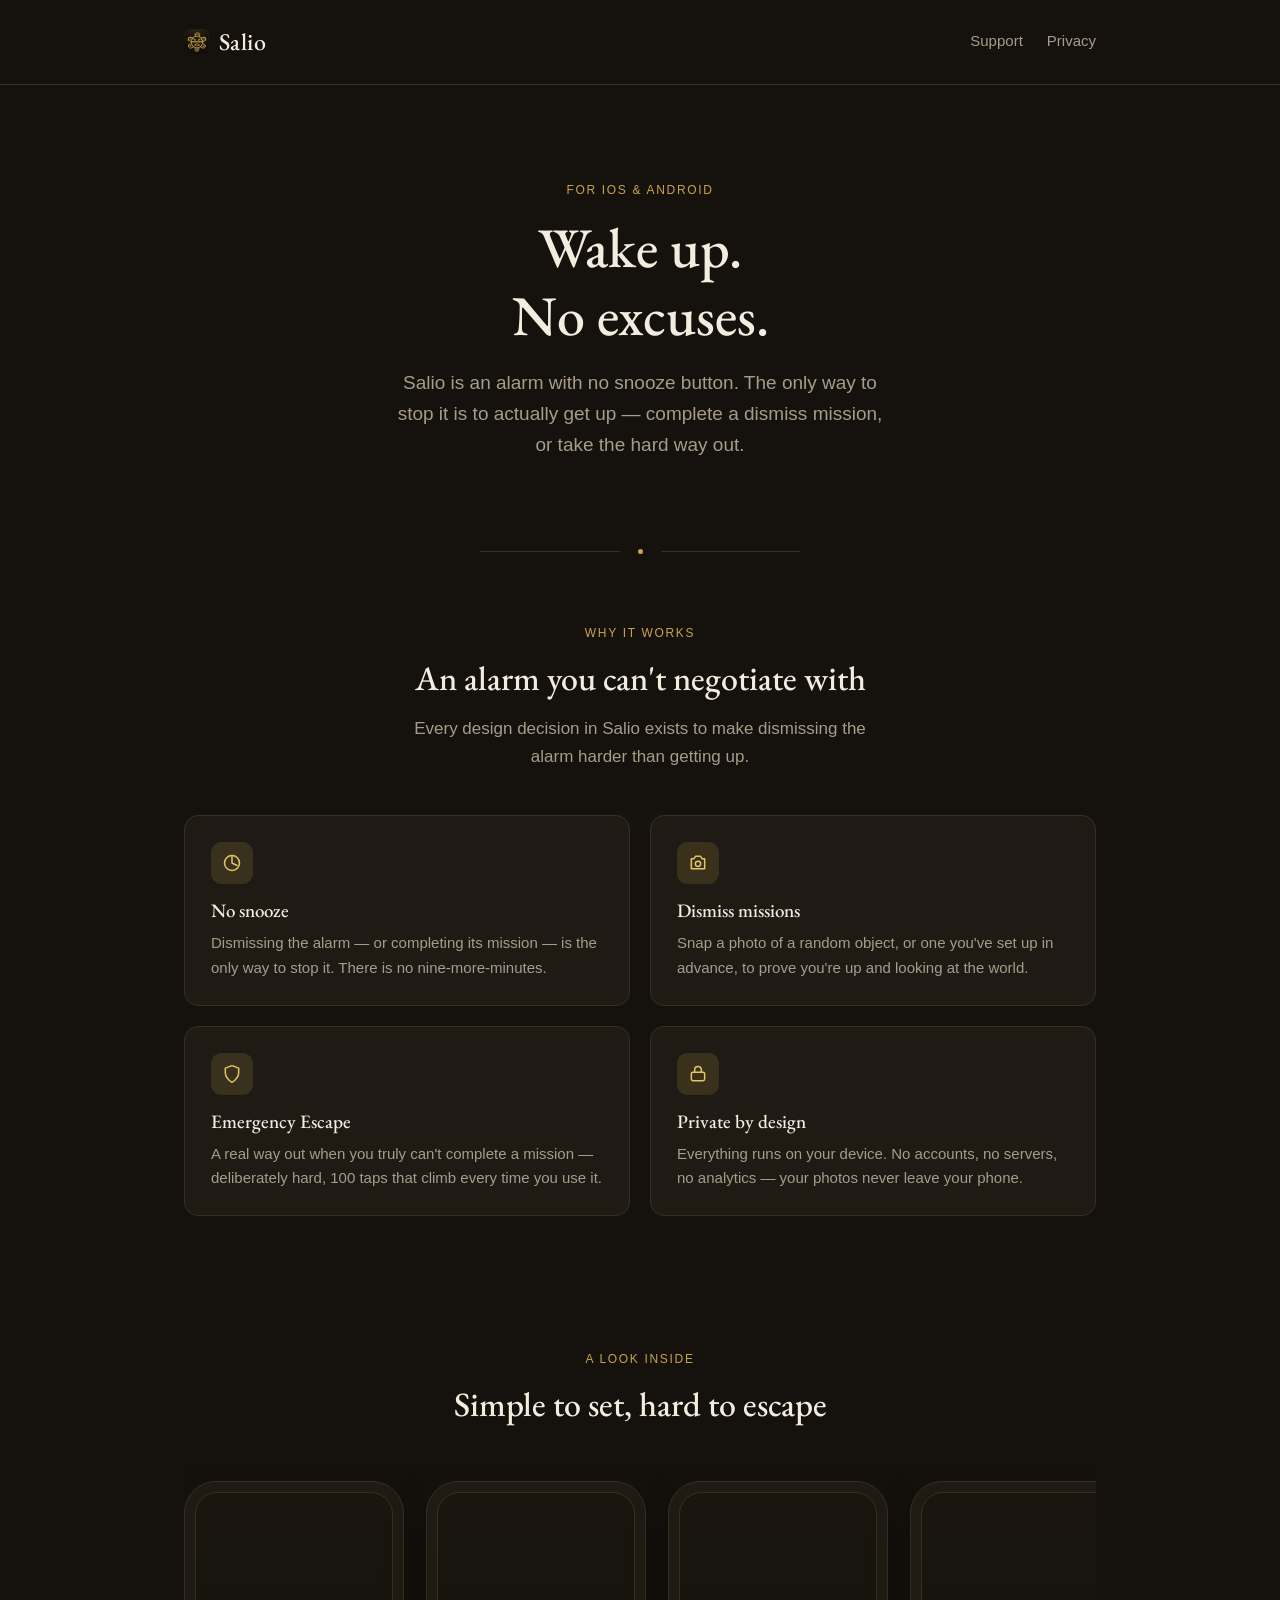
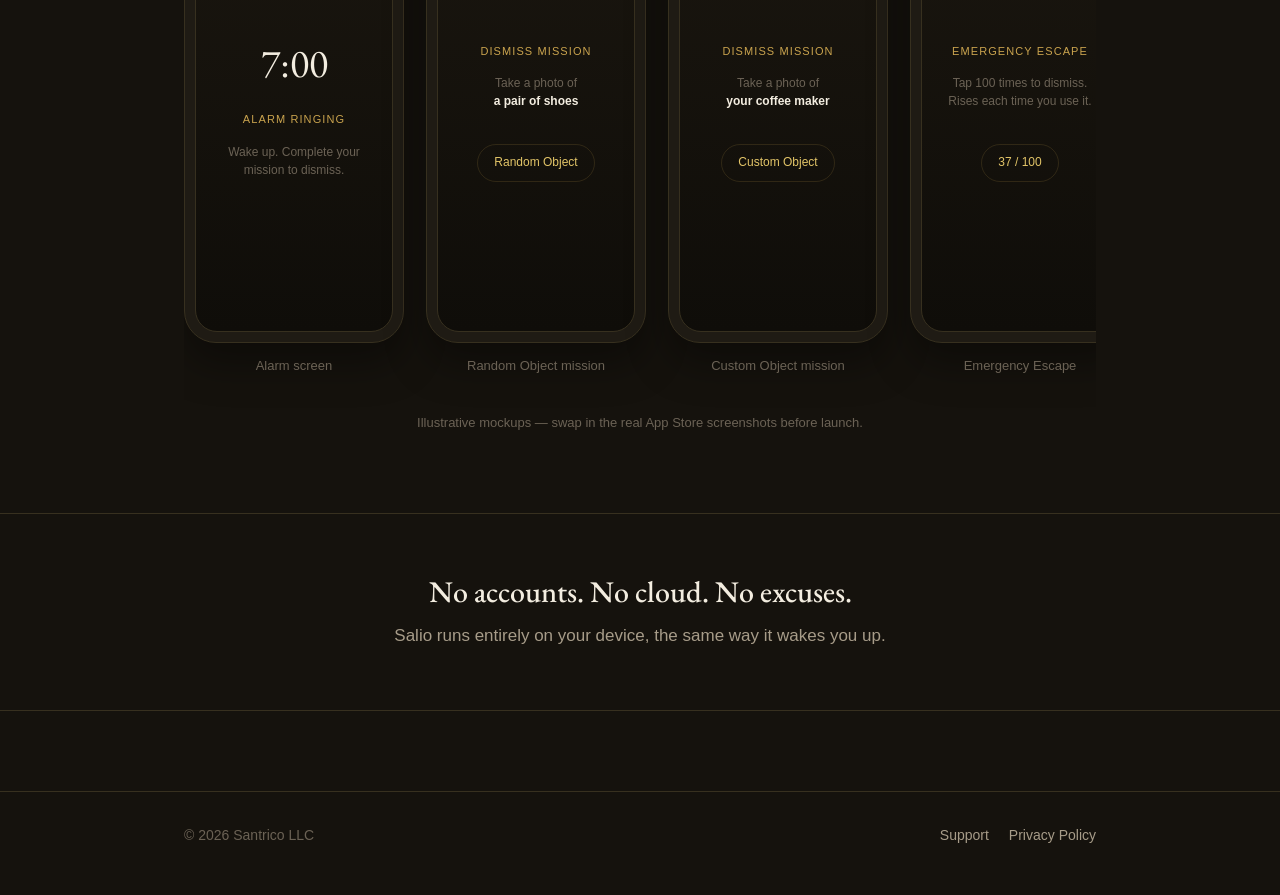
==== commit 9c49e2b5: "Add divider between hero and features sections A subtle centered line with a gold dot, matching the " ====
--- a/index.html
+++ b/index.html
@@ -42,6 +42,8 @@
       <p class="lede">Salio is an alarm with no snooze button. The only way to stop it is to actually get up — complete a dismiss mission, or take the hard way out.</p>
     </div>
   </section>
+
+  <div class="divider" role="presentation"><span class="divider-dot"></span></div>
 
   <section class="section" id="features">
     <div class="wrap-wide">
--- a/assets/css/styles.css
+++ b/assets/css/styles.css
@@ -370,6 +370,31 @@
   font-size: 19px;
 }
 
+.divider {
+  display: flex;
+  align-items: center;
+  justify-content: center;
+  gap: 18px;
+  max-width: 320px;
+  margin: 0 auto;
+}
+
+.divider::before,
+.divider::after {
+  content: "";
+  flex: 1;
+  height: 1px;
+  background: var(--border);
+}
+
+.divider-dot {
+  width: 5px;
+  height: 5px;
+  border-radius: 50%;
+  background: var(--gold);
+  flex-shrink: 0;
+}
+
 /* Feature grid */
 
 .section {
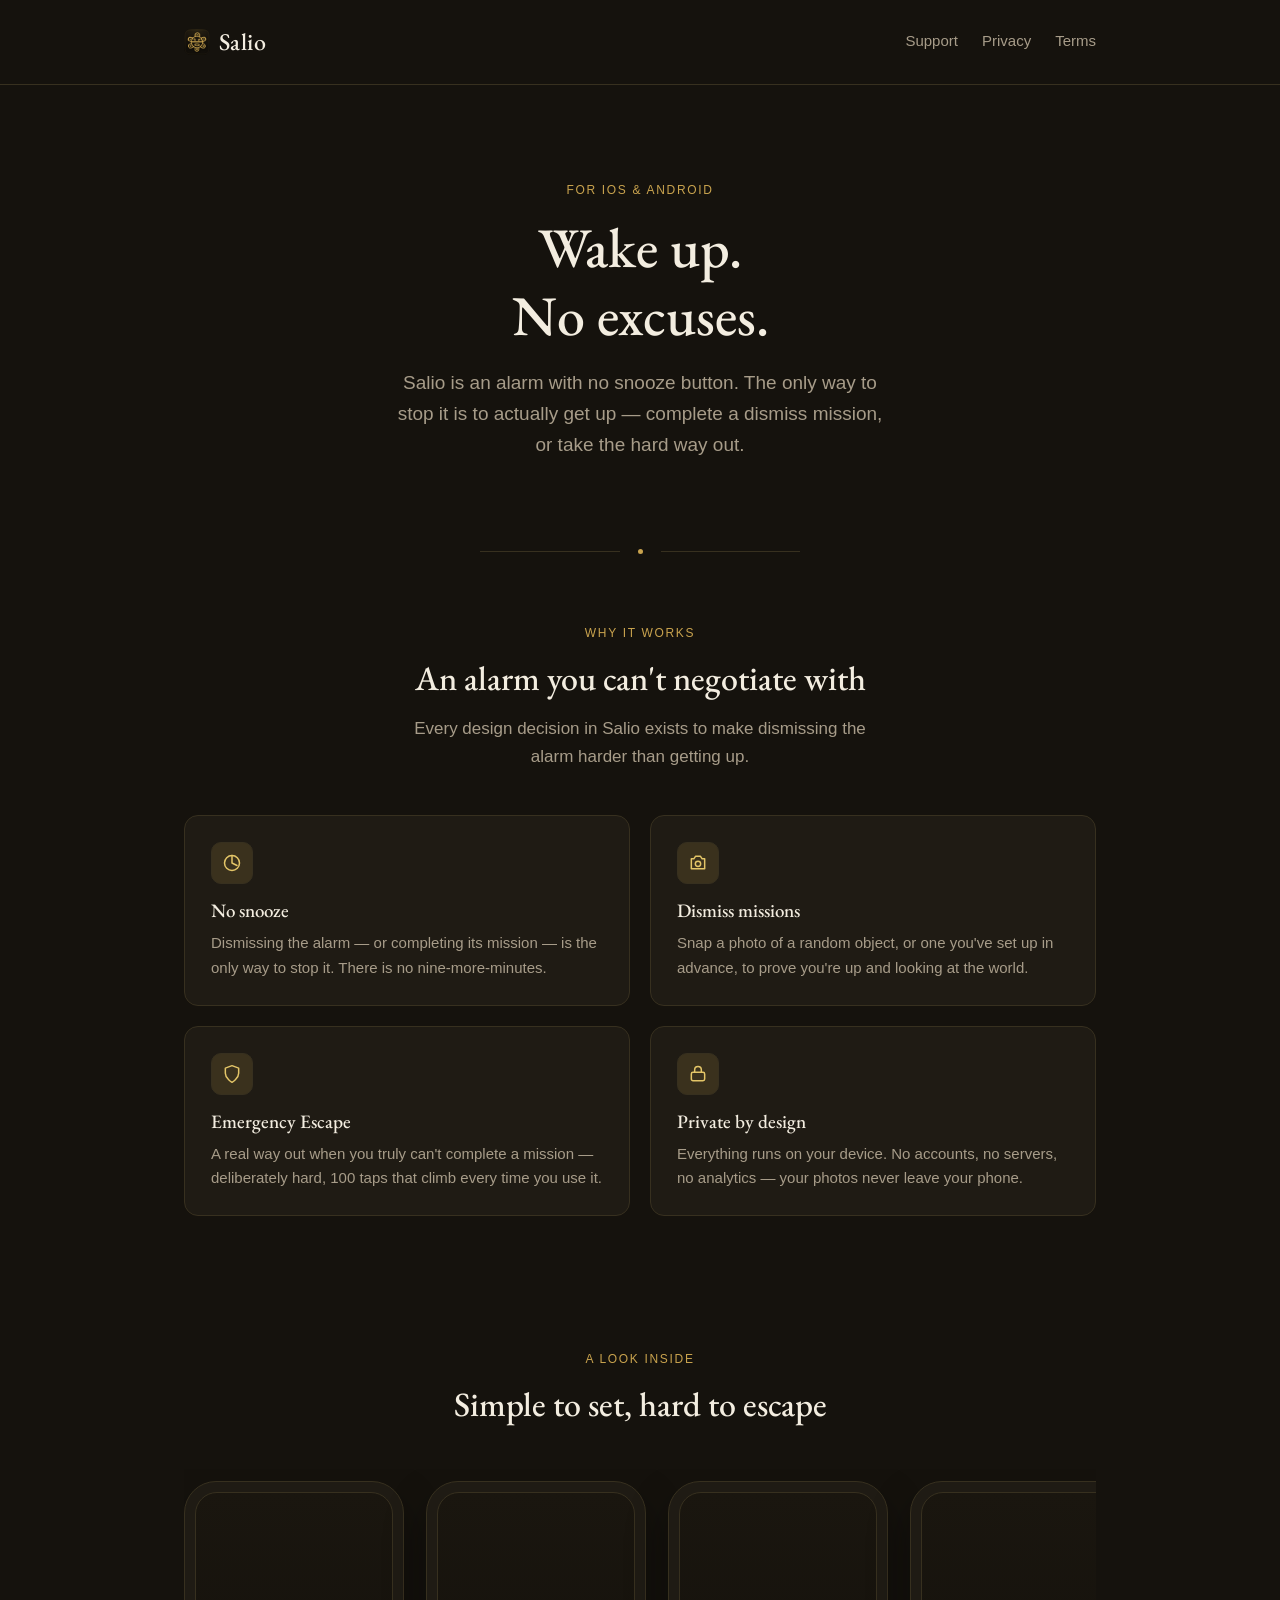
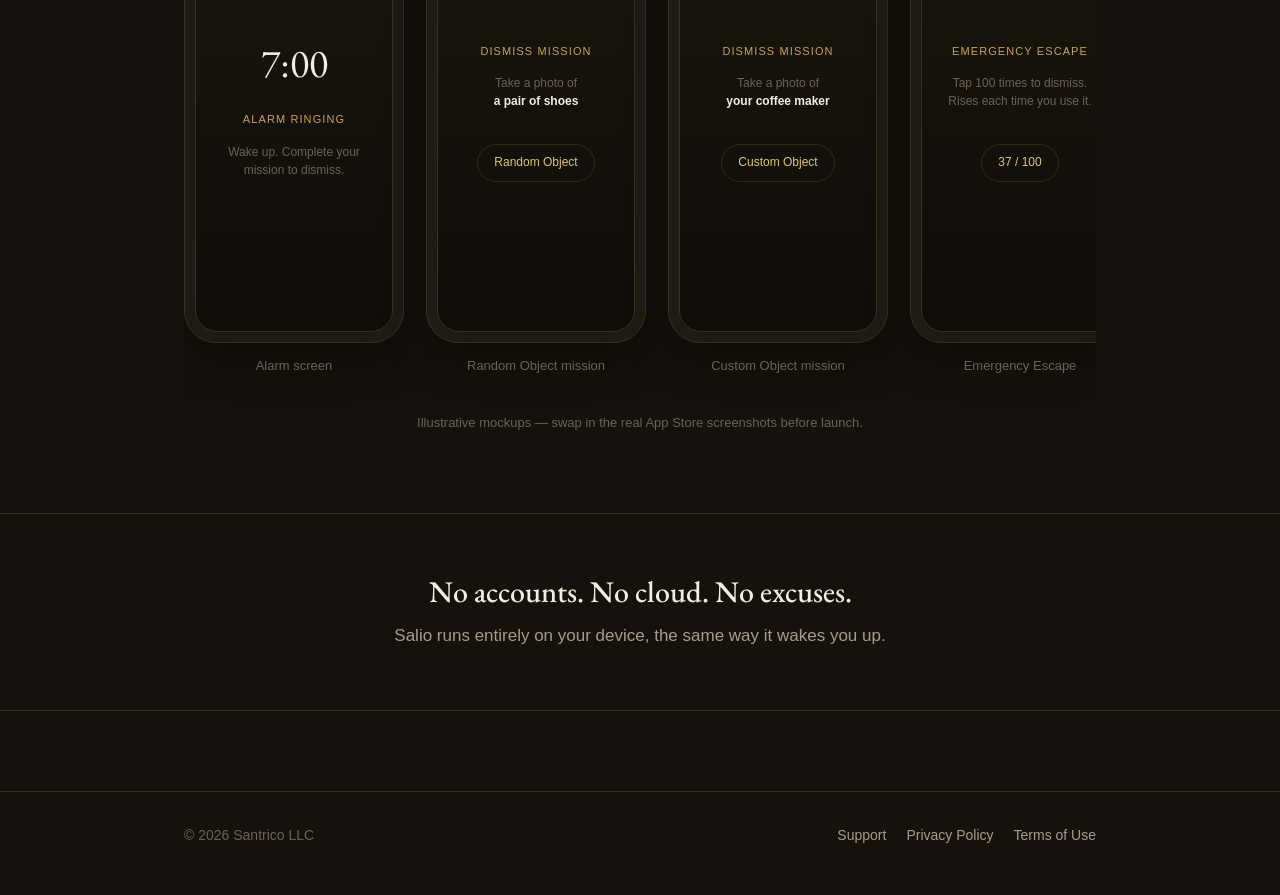
==== commit 7bdd21eb: "Add Terms of Use page and fix placeholder support email Adds terms.html covering acceptable use, an " ====
--- a/index.html
+++ b/index.html
@@ -29,6 +29,7 @@
     <nav>
       <a href="support.html">Support</a>
       <a href="privacy.html">Privacy</a>
+      <a href="terms.html">Terms</a>
     </nav>
   </div>
 </header>
@@ -171,6 +172,7 @@
     <nav>
       <a href="support.html">Support</a>
       <a href="privacy.html">Privacy Policy</a>
+      <a href="terms.html">Terms of Use</a>
     </nav>
   </div>
 </footer>
